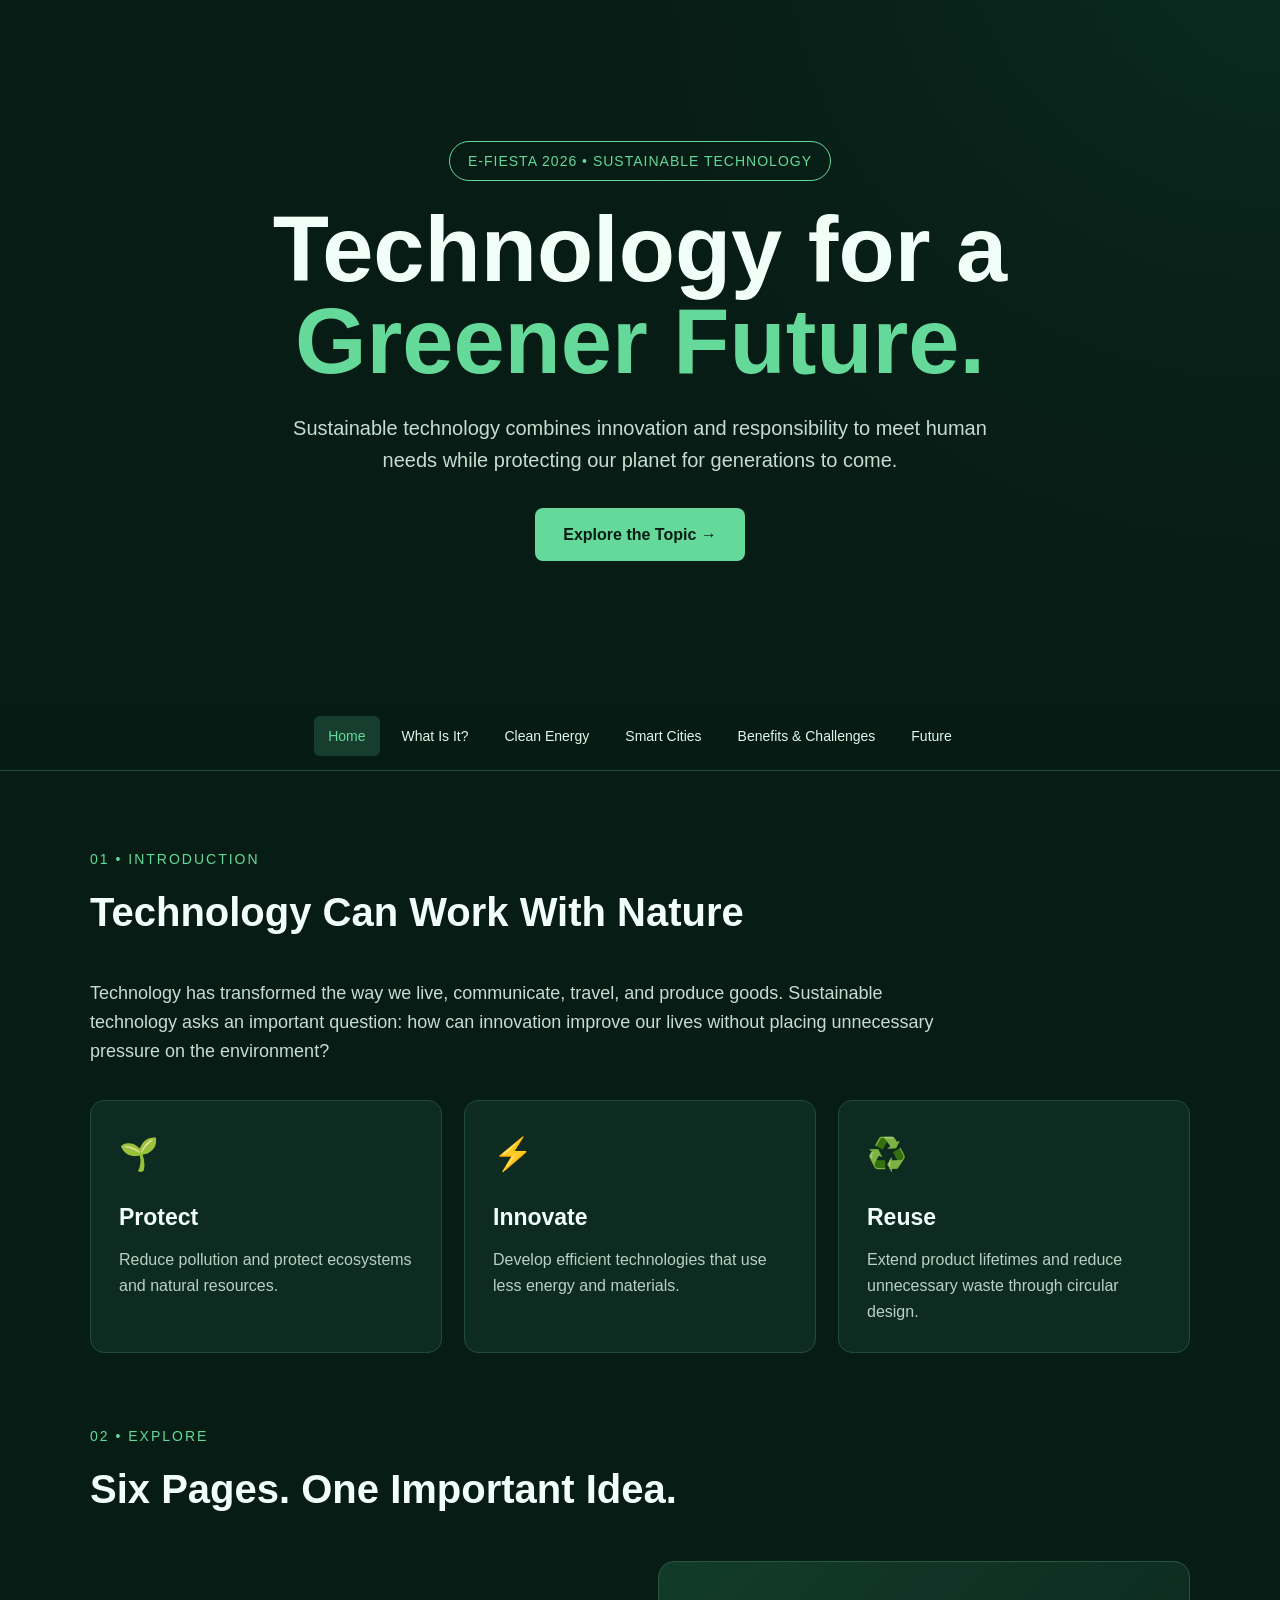
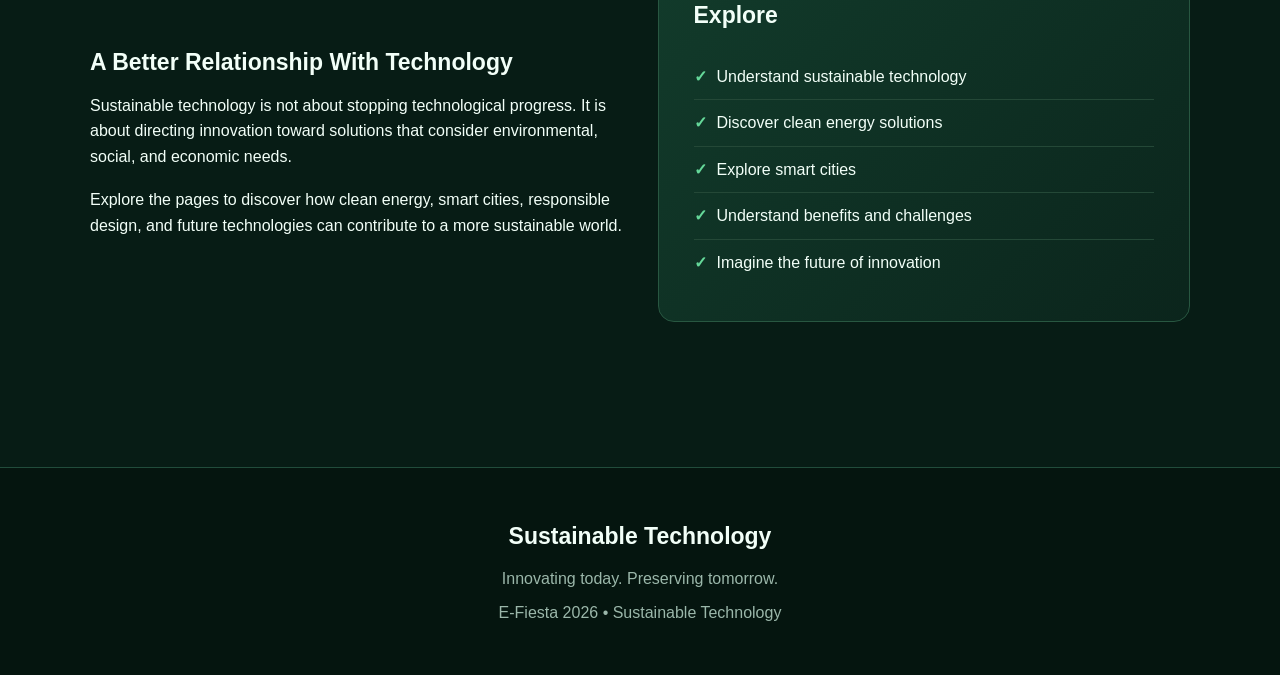
==== index.html @ 6165882f "Add files via upload" ====
<!DOCTYPE html>
<html lang="en">
<head>
    <meta charset="UTF-8">
    <meta name="viewport" content="width=device-width,initial-scale=1.0">
    <title>Sustainable Technology | Home</title>
    <link rel="stylesheet" href="style.css">
</head>
<body>
    <header>
        <div class="hero">
            <div class="tag">E-FIESTA 2026 • SUSTAINABLE TECHNOLOGY</div>
            <h1>Technology for a <span>Greener Future.</span></h1>
            <p>Sustainable technology combines innovation and responsibility to meet human needs while protecting our planet for generations to come.</p>
            <a class="button" href="what-is.html">Explore the Topic →</a>
        </div>
    </header>
    <nav>
        <a class="active" href="index.html">Home</a>
        <a href="what-is.html">What Is It?</a>
        <a href="clean-energy.html">Clean Energy</a>
        <a href="smart-cities.html">Smart Cities</a>
        <a href="benefits.html">Benefits & Challenges</a>
        <a href="future.html">Future</a>
    </nav>
    <main>
        <section>
            <div class="section-title"><span>01 • Introduction</span>
                <h2>Technology Can Work With Nature</h2>
            </div>
            <p class="intro">Technology has transformed the way we live, communicate, travel, and produce goods. Sustainable technology asks an important question: how can innovation improve our lives without placing unnecessary pressure on the environment?</p>
            <div class="grid">
                <div class="card">
                    <div class="icon">🌱</div>
                    <h3>Protect</h3>
                    <p>Reduce pollution and protect ecosystems and natural resources.</p>
                </div>
                <div class="card">
                    <div class="icon">⚡</div>
                    <h3>Innovate</h3>
                    <p>Develop efficient technologies that use less energy and materials.</p>
                </div>
                <div class="card">
                    <div class="icon">♻️</div>
                    <h3>Reuse</h3>
                    <p>Extend product lifetimes and reduce unnecessary waste through circular design.</p>
                </div>
            </div>
        </section>
        <section>
            <div class="section-title"><span>02 • Explore</span>
                <h2>Six Pages. One Important Idea.</h2>
            </div>
            <div class="feature">
                <div>
                    <h3>A Better Relationship With Technology</h3>
                    <p>Sustainable technology is not about stopping technological progress. It is about directing innovation toward solutions that consider environmental, social, and economic needs.</p>
                    <p style="margin-top:18px">Explore the pages to discover how clean energy, smart cities, responsible design, and future technologies can contribute to a more sustainable world.</p>
                </div>
                <div class="feature-box">
                    <h3>Explore</h3>
                    <ul>
                        <li>Understand sustainable technology</li>
                        <li>Discover clean energy solutions</li>
                        <li>Explore smart cities</li>
                        <li>Understand benefits and challenges</li>
                        <li>Imagine the future of innovation</li>
                    </ul>
                </div>
            </div>
        </section>
    </main>
    <footer>
        <h3>Sustainable Technology</h3>
        <p>Innovating today. Preserving tomorrow.</p>
        <p>E-Fiesta 2026 • Sustainable Technology</p>
    </footer>
</body>
</html>
---- style.css ----
* {
    margin: 0;
    padding: 0;
    box-sizing: border-box
}

html {
    scroll-behavior: smooth
}

body {
    font-family: Arial, Helvetica, sans-serif;
    background: #071c15;
    color: #f2fff8;
    line-height: 1.6
}

header {
    min-height: 78vh;
    display: flex;
    align-items: center;
    justify-content: center;
    text-align: center;
    padding: 40px 20px;
    background: linear-gradient(rgba(7, 28, 21, .82), rgba(7, 28, 21, .95)), radial-gradient(circle at top right, #1b6b4d, transparent 45%)
}

.hero {
    max-width: 900px
}

.tag {
    display: inline-block;
    padding: 8px 18px;
    border: 1px solid #65d99a;
    border-radius: 30px;
    color: #65d99a;
    font-size: 14px;
    letter-spacing: 1px;
    margin-bottom: 22px
}

h1 {
    font-size: clamp(48px, 8vw, 92px);
    line-height: 1;
    margin-bottom: 25px
}

h1 span {
    color: #65d99a
}

.hero p {
    max-width: 700px;
    margin: auto;
    font-size: 20px;
    color: #c7ddd2
}

.button {
    display: inline-block;
    margin-top: 32px;
    padding: 14px 28px;
    background: #65d99a;
    color: #071c15;
    text-decoration: none;
    border-radius: 8px;
    font-weight: bold
}

nav {
    position: sticky;
    top: 0;
    z-index: 100;
    display: flex;
    justify-content: center;
    flex-wrap: wrap;
    gap: 8px;
    padding: 14px;
    background: rgba(7, 28, 21, .97);
    border-bottom: 1px solid #214c3b
}

nav a {
    color: #dff8ea;
    text-decoration: none;
    padding: 9px 14px;
    border-radius: 6px;
    font-size: 14px
}

nav a:hover,
nav a.active {
    background: #163d2d;
    color: #65d99a
}

main {
    max-width: 1150px;
    margin: auto;
    padding: 75px 25px
}

section {
    margin-bottom: 70px
}

.section-title {
    margin-bottom: 35px
}

.section-title span {
    color: #65d99a;
    font-size: 14px;
    text-transform: uppercase;
    letter-spacing: 2px
}

h2 {
    font-size: 40px;
    margin-top: 8px
}

h3 {
    font-size: 23px;
    margin-bottom: 12px
}

.intro {
    max-width: 850px;
    color: #c7ddd2;
    font-size: 18px
}

.grid {
    display: grid;
    grid-template-columns: repeat(3, 1fr);
    gap: 22px;
    margin-top: 35px
}

.card {
    background: #0d2b20;
    border: 1px solid #214c3b;
    border-radius: 14px;
    padding: 28px;
    transition: transform .2s, border-color .2s
}

.card:hover {
    transform: translateY(-5px);
    border-color: #65d99a
}

.icon {
    font-size: 32px;
    margin-bottom: 18px
}

.card p {
    color: #b8d1c5
}

.number {
    color: #65d99a;
    font-size: 34px;
    font-weight: bold;
    margin-bottom: 8px
}

.feature {
    display: grid;
    grid-template-columns: 1fr 1fr;
    gap: 35px;
    align-items: center;
    margin-top: 40px
}

.feature-box {
    padding: 35px;
    border-radius: 16px;
    background: linear-gradient(135deg, #123b2b, #0b251c);
    border: 1px solid #285741
}

.feature-box ul {
    list-style: none;
    margin-top: 20px
}

.feature-box li {
    padding: 10px 0;
    border-bottom: 1px solid #244837
}

.feature-box li:last-child {
    border-bottom: none
}

.feature-box li::before {
    content: "✓";
    color: #65d99a;
    font-weight: bold;
    margin-right: 10px
}

.quote {
    margin: 40px 0;
    padding: 30px;
    border-left: 4px solid #65d99a;
    background: #0d2b20;
    font-size: 22px;
    color: #d9f3e5
}

.stats {
    display: grid;
    grid-template-columns: repeat(4, 1fr);
    gap: 15px;
    margin-top: 35px
}

.stat {
    text-align: center;
    padding: 25px 15px;
    background: #0d2b20;
    border-radius: 12px;
    border: 1px solid #214c3b
}

.stat strong {
    display: block;
    font-size: 30px;
    color: #65d99a
}

.stat small {
    color: #9bb7aa
}

.timeline {
    margin-top: 35px;
    border-left: 2px solid #65d99a;
    padding-left: 30px
}

.timeline-item {
    margin-bottom: 30px;
    position: relative
}

.timeline-item::before {
    content: "";
    position: absolute;
    width: 12px;
    height: 12px;
    background: #65d99a;
    border-radius: 50%;
    left: -37px;
    top: 8px
}

.timeline-item h3 {
    color: #65d99a
}

.link-box {
    margin-top: 40px;
    padding: 28px;
    text-align: center;
    border-radius: 14px;
    background: #123b2b;
    border: 1px solid #285741
}

.link-box a {
    color: #65d99a;
    font-weight: bold
}

footer {
    text-align: center;
    padding: 50px 20px;
    border-top: 1px solid #214c3b;
    background: #05150f
}

footer p {
    color: #9bb7aa;
    margin-top: 8px
}

.page-hero {
    min-height: 45vh;
    background: linear-gradient(rgba(7, 28, 21, .75), rgba(7, 28, 21, .96)), radial-gradient(circle at top right, #1b6b4d, transparent 50%)
}

.page-hero h1 {
    font-size: clamp(42px, 7vw, 72px)
}

.page-hero p {
    max-width: 750px
}

.highlight {
    color: #65d99a;
    font-weight: bold
}

@media(max-width:800px) {
    .grid {
        grid-template-columns: 1fr 1fr
    }

    .feature {
        grid-template-columns: 1fr
    }

    .stats {
        grid-template-columns: 1fr 1fr
    }
}

@media(max-width:550px) {
    nav {
        justify-content: flex-start;
        overflow-x: auto
    }

    .grid {
        grid-template-columns: 1fr
    }

    h2 {
        font-size: 32px
    }

    .stats {
        grid-template-columns: 1fr
    }

    main {
        padding: 55px 18px
    }
}
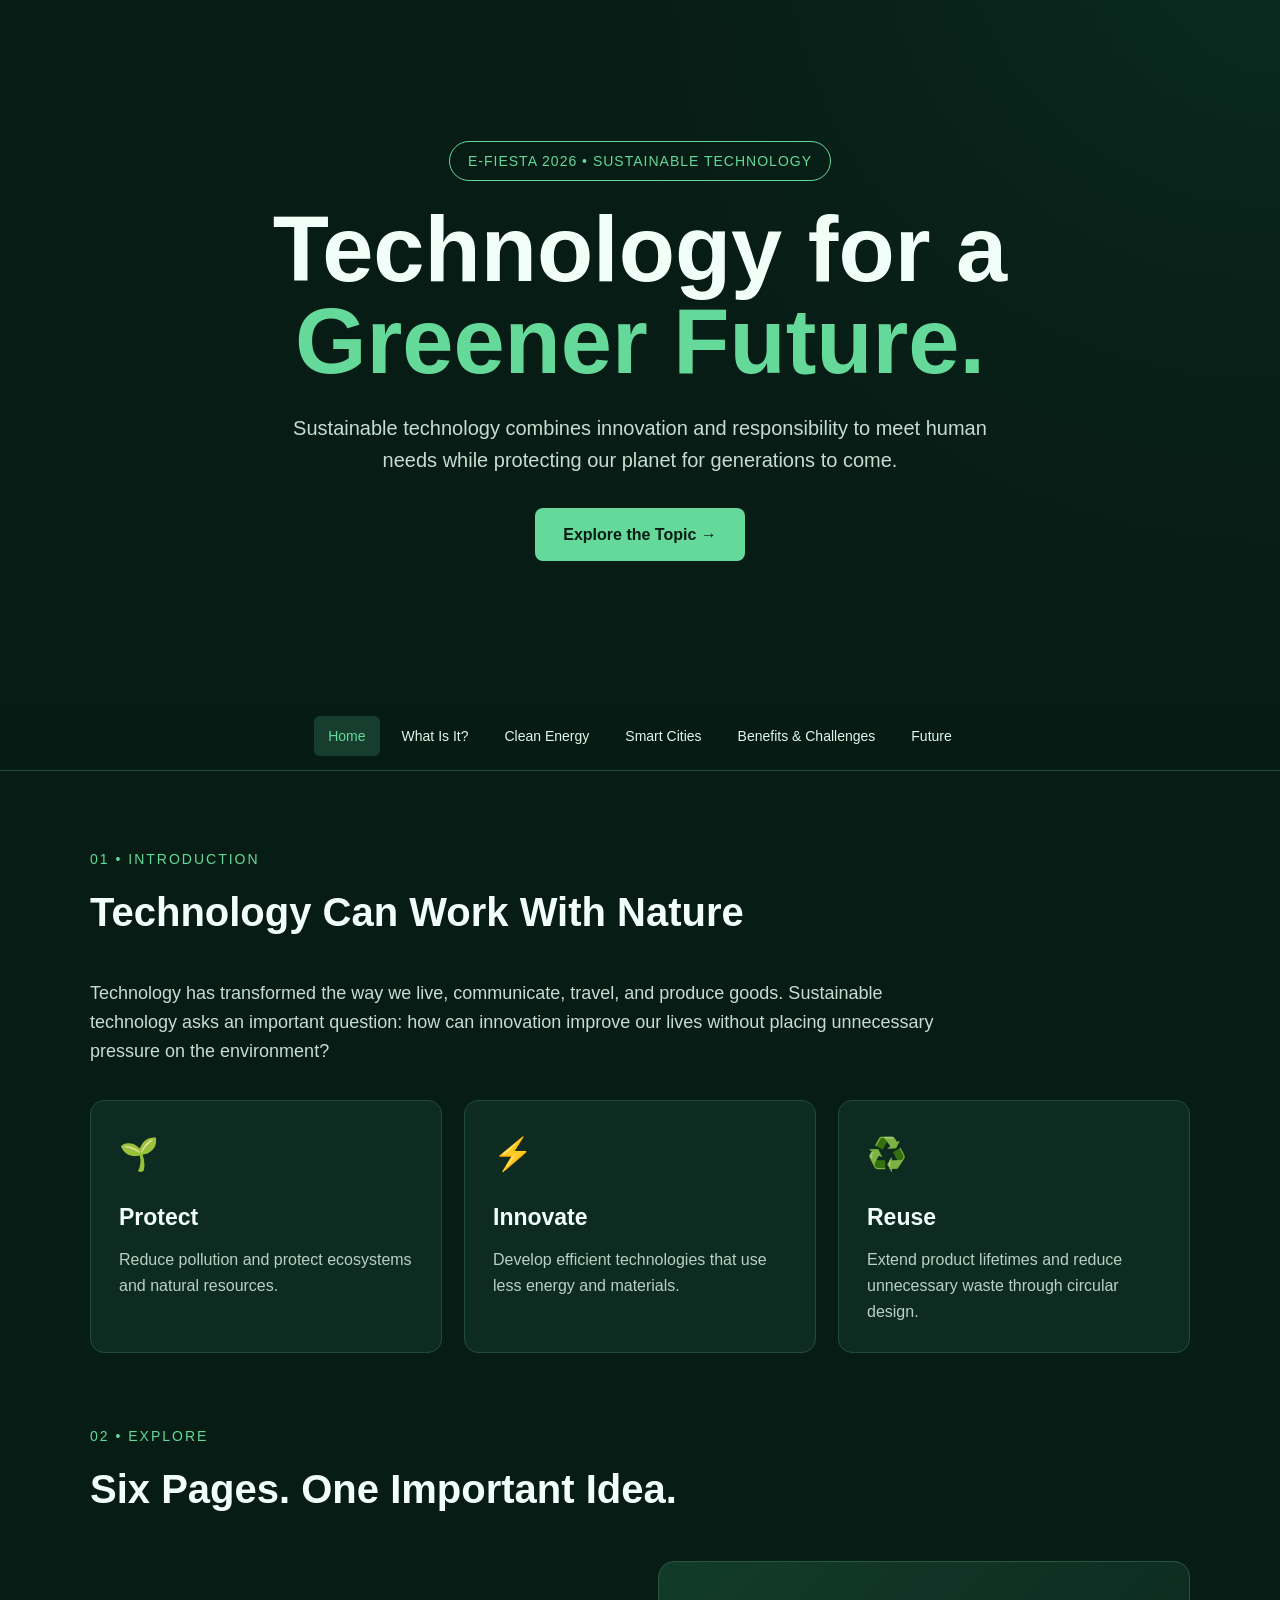
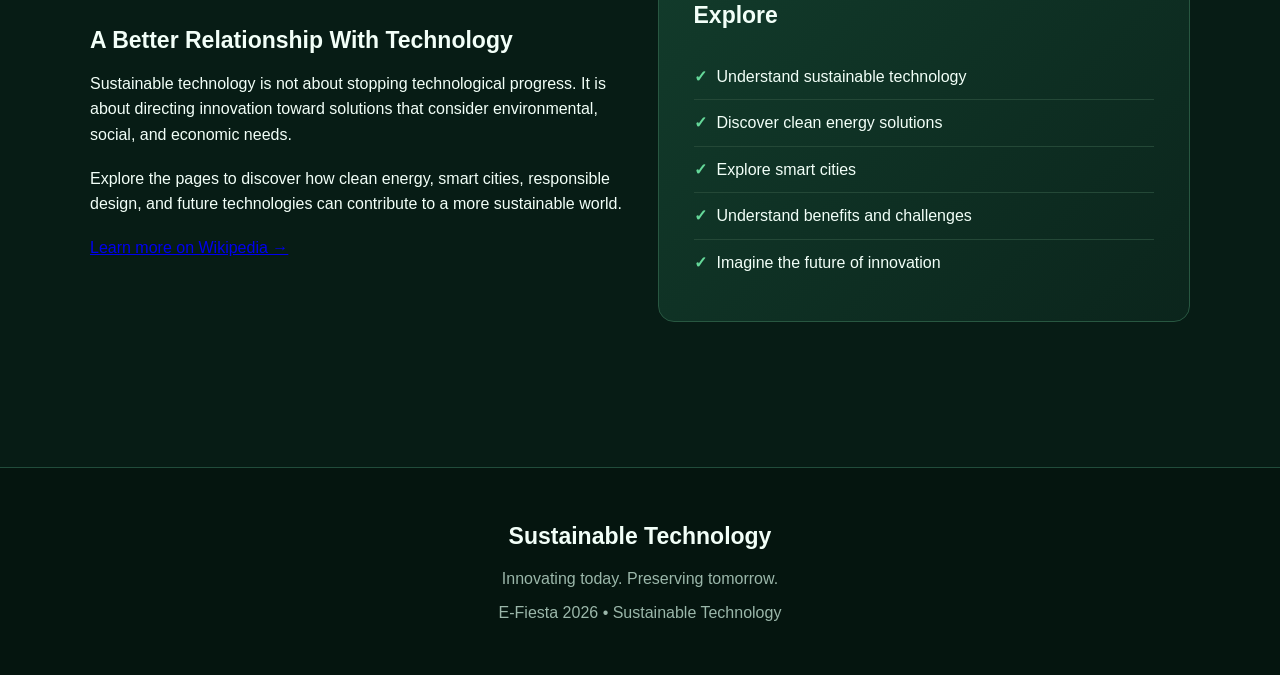
==== commit 4a707201: "Update index.html" ====
--- a/index.html
+++ b/index.html
@@ -56,6 +56,7 @@
                     <h3>A Better Relationship With Technology</h3>
                     <p>Sustainable technology is not about stopping technological progress. It is about directing innovation toward solutions that consider environmental, social, and economic needs.</p>
                     <p style="margin-top:18px">Explore the pages to discover how clean energy, smart cities, responsible design, and future technologies can contribute to a more sustainable world.</p>
+                    <p style="margin-top:18px"><a class="wiki-link" href="https://en.wikipedia.org/wiki/Sustainable_technology" target="_blank">Learn more on Wikipedia →</a></p>
                 </div>
                 <div class="feature-box">
                     <h3>Explore</h3>
@@ -76,4 +77,4 @@
         <p>E-Fiesta 2026 • Sustainable Technology</p>
     </footer>
 </body>
-</html>+</html>
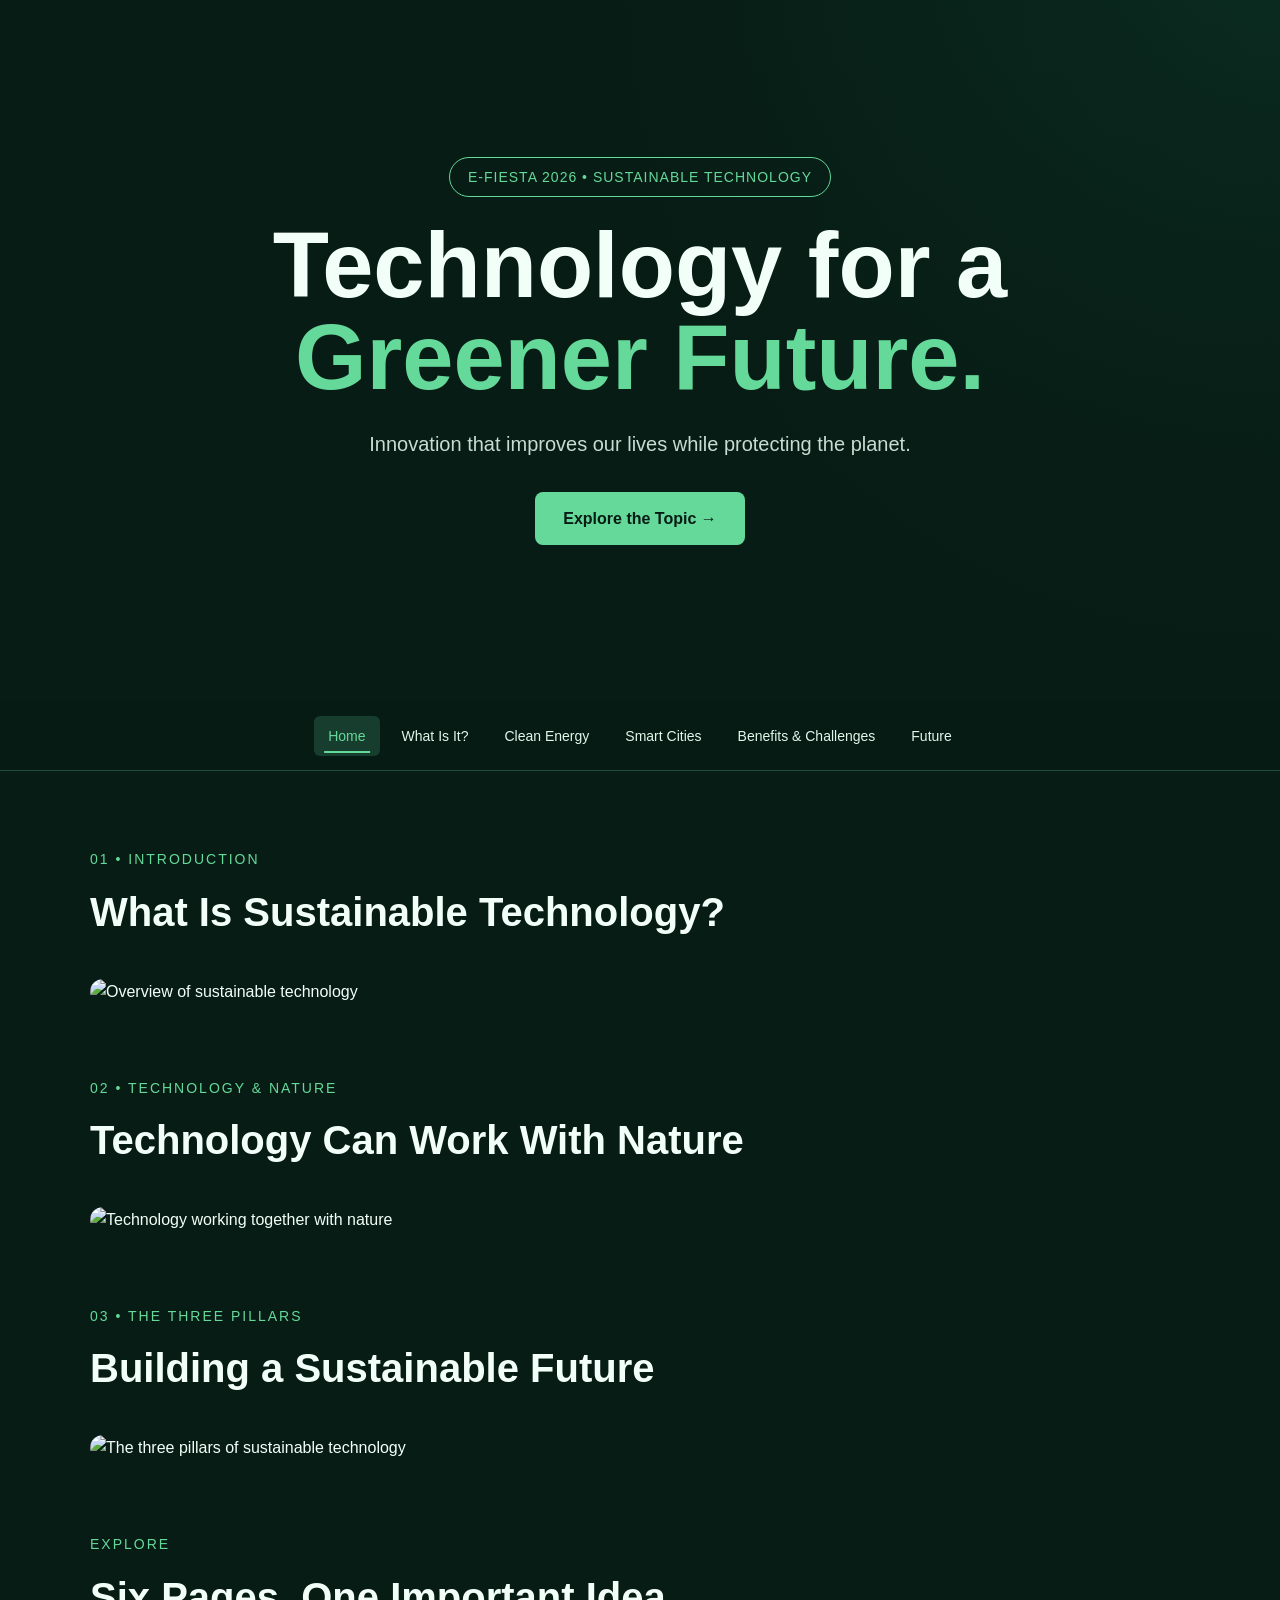
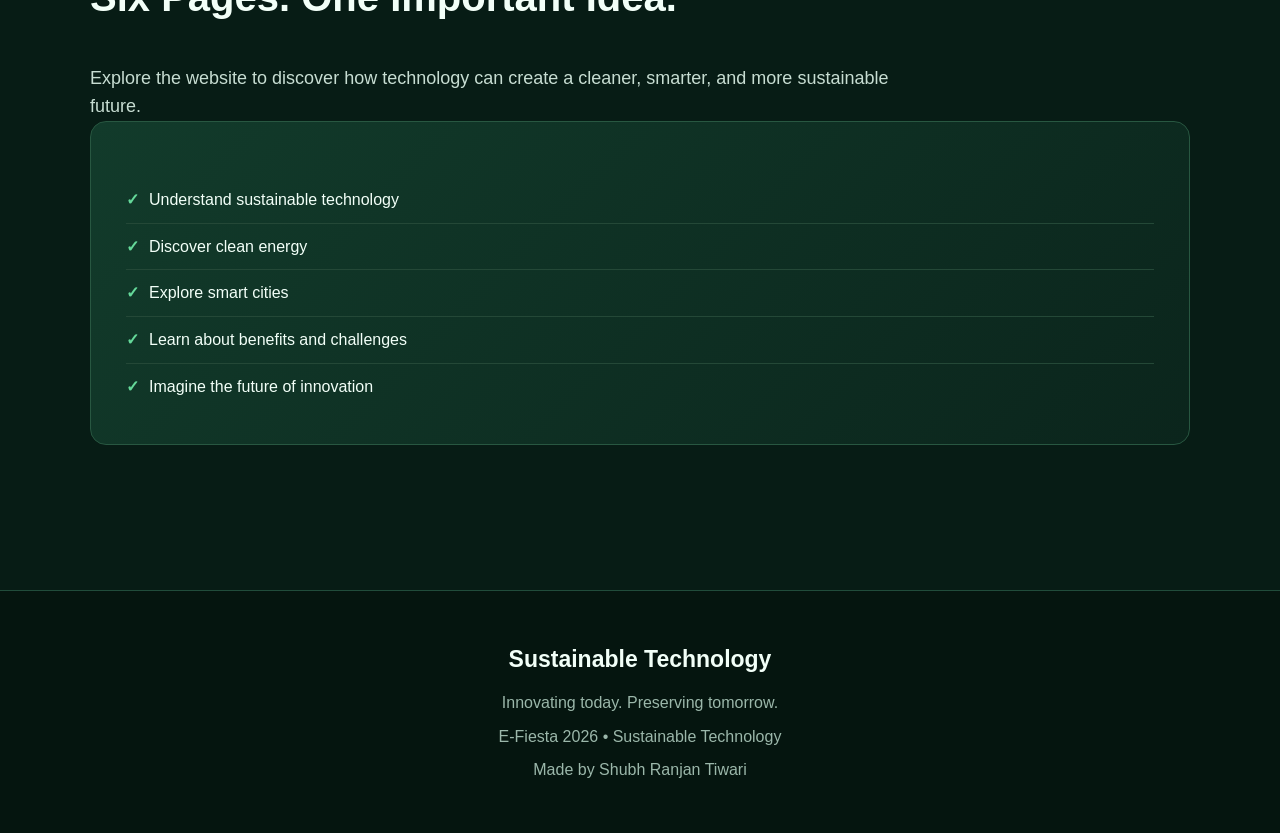
==== commit ade09443: "Update index.html" ====
--- a/index.html
+++ b/index.html
@@ -3,7 +3,7 @@
 <head>
     <meta charset="UTF-8">
     <meta name="viewport" content="width=device-width,initial-scale=1.0">
-    <title>Sustainable Technology | Home</title>
+    <title>Home | Sustainable Technology</title>
     <link rel="stylesheet" href="style.css">
 </head>
 <body>
@@ -11,7 +11,7 @@
         <div class="hero">
             <div class="tag">E-FIESTA 2026 • SUSTAINABLE TECHNOLOGY</div>
             <h1>Technology for a <span>Greener Future.</span></h1>
-            <p>Sustainable technology combines innovation and responsibility to meet human needs while protecting our planet for generations to come.</p>
+            <p>Innovation that improves our lives while protecting the planet.</p>
             <a class="button" href="what-is.html">Explore the Topic →</a>
         </div>
     </header>
@@ -25,49 +25,43 @@
     </nav>
     <main>
         <section>
-            <div class="section-title"><span>01 • Introduction</span>
+            <div class="section-title">
+                <span>01 • Introduction</span>
+                <h2>What Is Sustainable Technology?</h2>
+            </div>
+            <img class="topic-image" src="images/index/01.jpeg" alt="Overview of sustainable technology">
+        </section>
+        <section>
+            <div class="section-title">
+                <span>02 • Technology & Nature</span>
                 <h2>Technology Can Work With Nature</h2>
             </div>
-            <p class="intro">Technology has transformed the way we live, communicate, travel, and produce goods. Sustainable technology asks an important question: how can innovation improve our lives without placing unnecessary pressure on the environment?</p>
-            <div class="grid">
-                <div class="card">
-                    <div class="icon">🌱</div>
-                    <h3>Protect</h3>
-                    <p>Reduce pollution and protect ecosystems and natural resources.</p>
-                </div>
-                <div class="card">
-                    <div class="icon">⚡</div>
-                    <h3>Innovate</h3>
-                    <p>Develop efficient technologies that use less energy and materials.</p>
-                </div>
-                <div class="card">
-                    <div class="icon">♻️</div>
-                    <h3>Reuse</h3>
-                    <p>Extend product lifetimes and reduce unnecessary waste through circular design.</p>
-                </div>
-            </div>
+            <img class="topic-image" src="images/index/02.jpeg" alt="Technology working together with nature">
         </section>
         <section>
-            <div class="section-title"><span>02 • Explore</span>
+            <div class="section-title">
+                <span>03 • The Three Pillars</span>
+                <h2>Building a Sustainable Future</h2>
+            </div>
+            <img class="topic-image" src="images/index/03.jpeg" alt="The three pillars of sustainable technology">
+        </section>
+        <section>
+            <div class="section-title">
+                <span>Explore</span>
                 <h2>Six Pages. One Important Idea.</h2>
             </div>
-            <div class="feature">
-                <div>
-                    <h3>A Better Relationship With Technology</h3>
-                    <p>Sustainable technology is not about stopping technological progress. It is about directing innovation toward solutions that consider environmental, social, and economic needs.</p>
-                    <p style="margin-top:18px">Explore the pages to discover how clean energy, smart cities, responsible design, and future technologies can contribute to a more sustainable world.</p>
-                    <p style="margin-top:18px"><a class="wiki-link" href="https://en.wikipedia.org/wiki/Sustainable_technology" target="_blank">Learn more on Wikipedia →</a></p>
-                </div>
-                <div class="feature-box">
-                    <h3>Explore</h3>
-                    <ul>
-                        <li>Understand sustainable technology</li>
-                        <li>Discover clean energy solutions</li>
-                        <li>Explore smart cities</li>
-                        <li>Understand benefits and challenges</li>
-                        <li>Imagine the future of innovation</li>
-                    </ul>
-                </div>
+            <p class="intro">
+                Explore the website to discover how technology can create a cleaner,
+                smarter, and more sustainable future.
+            </p>
+            <div class="feature-box">
+                <ul>
+                    <li>Understand sustainable technology</li>
+                    <li>Discover clean energy</li>
+                    <li>Explore smart cities</li>
+                    <li>Learn about benefits and challenges</li>
+                    <li>Imagine the future of innovation</li>
+                </ul>
             </div>
         </section>
     </main>
@@ -75,6 +69,7 @@
         <h3>Sustainable Technology</h3>
         <p>Innovating today. Preserving tomorrow.</p>
         <p>E-Fiesta 2026 • Sustainable Technology</p>
+        <p>Made by Shubh Ranjan Tiwari</p>
     </footer>
 </body>
 </html>
--- a/style.css
+++ b/style.css
@@ -82,11 +82,25 @@
 }
 
 nav a {
+    position: relative;
     color: #dff8ea;
     text-decoration: none;
     padding: 9px 14px;
     border-radius: 6px;
-    font-size: 14px
+    font-size: 14px;
+    transition: color .25s ease
+}
+
+nav a::after {
+    content: "";
+    position: absolute;
+    left: 50%;
+    bottom: 3px;
+    width: 0;
+    height: 2px;
+    background: #65d99a;
+    transform: translateX(-50%);
+    transition: width .25s ease
 }
 
 nav a:hover,
@@ -95,6 +109,11 @@
     color: #65d99a
 }
 
+nav a:hover::after,
+nav a.active::after {
+    width: 70%
+}
+
 main {
     max-width: 1150px;
     margin: auto;
@@ -102,7 +121,8 @@
 }
 
 section {
-    margin-bottom: 70px
+    margin-bottom: 70px;
+    animation: fadeUp .7s ease both
 }
 
 .section-title {
@@ -132,6 +152,14 @@
     font-size: 18px
 }
 
+.topic-image {
+    width: 100%;
+    height: auto;
+    border-radius: 16px;
+    margin-top: 30px;
+    display: block
+}
+
 .grid {
     display: grid;
     grid-template-columns: repeat(3, 1fr);
@@ -144,12 +172,13 @@
     border: 1px solid #214c3b;
     border-radius: 14px;
     padding: 28px;
-    transition: transform .2s, border-color .2s
+    transition: transform .25s, border-color .25s, box-shadow .25s
 }
 
 .card:hover {
-    transform: translateY(-5px);
-    border-color: #65d99a
+    transform: translateY(-6px) scale(1.02);
+    border-color: #65d99a;
+    box-shadow: 0 10px 25px rgba(0,0,0,.25)
 }
 
 .icon {
@@ -158,7 +187,7 @@
 }
 
 .card p {
-    color: #b8d1c5
+    color: #e0eee7
 }
 
 .number {
@@ -264,6 +293,16 @@
     color: #65d99a
 }
 
+.wiki-link {
+    color: #4da6ff;
+    font-weight: bold;
+    text-decoration: underline
+}
+
+.wiki-link:hover {
+    color: #8bc7ff
+}
+
 .link-box {
     margin-top: 40px;
     padding: 28px;
@@ -274,8 +313,13 @@
 }
 
 .link-box a {
-    color: #65d99a;
-    font-weight: bold
+    color: #4da6ff;
+    font-weight: bold;
+    text-decoration: underline
+}
+
+.link-box a:hover {
+    color: #8bc7ff
 }
 
 footer {
@@ -343,4 +387,42 @@
     main {
         padding: 55px 18px
     }
-}+}
+
+@keyframes fadeUp {
+    from {
+        opacity: 0;
+        transform: translateY(20px)
+    }
+    to {
+        opacity: 1;
+        transform: translateY(0)
+    }
+}
+
+@keyframes heroReveal {
+    from {
+        opacity: 0;
+        transform: translateY(25px)
+    }
+    to {
+        opacity: 1;
+        transform: translateY(0)
+    }
+}
+
+.hero .tag {
+    animation: heroReveal .6s ease both
+}
+
+.hero h1 {
+    animation: heroReveal .7s ease .1s both
+}
+
+.hero p {
+    animation: heroReveal .7s ease .2s both
+}
+
+.hero .button {
+    animation: heroReveal .7s ease .3s both
+}
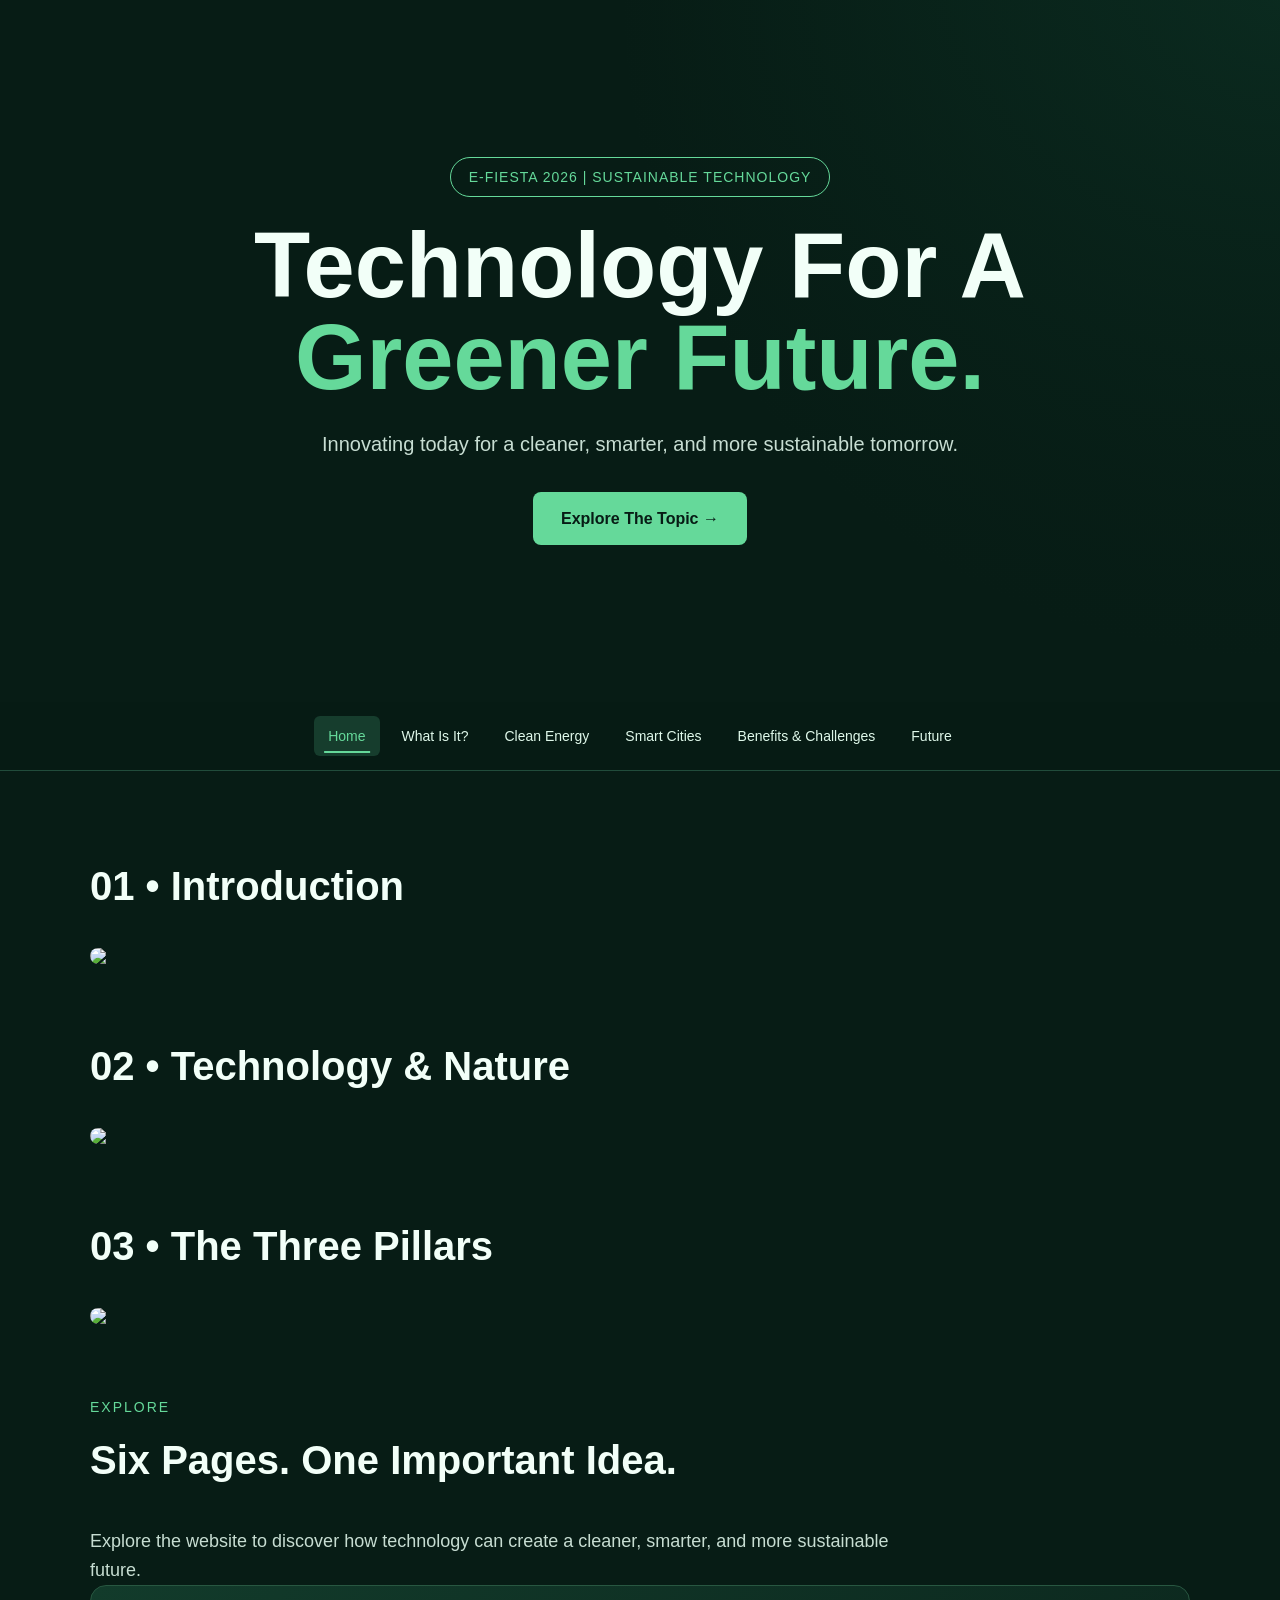
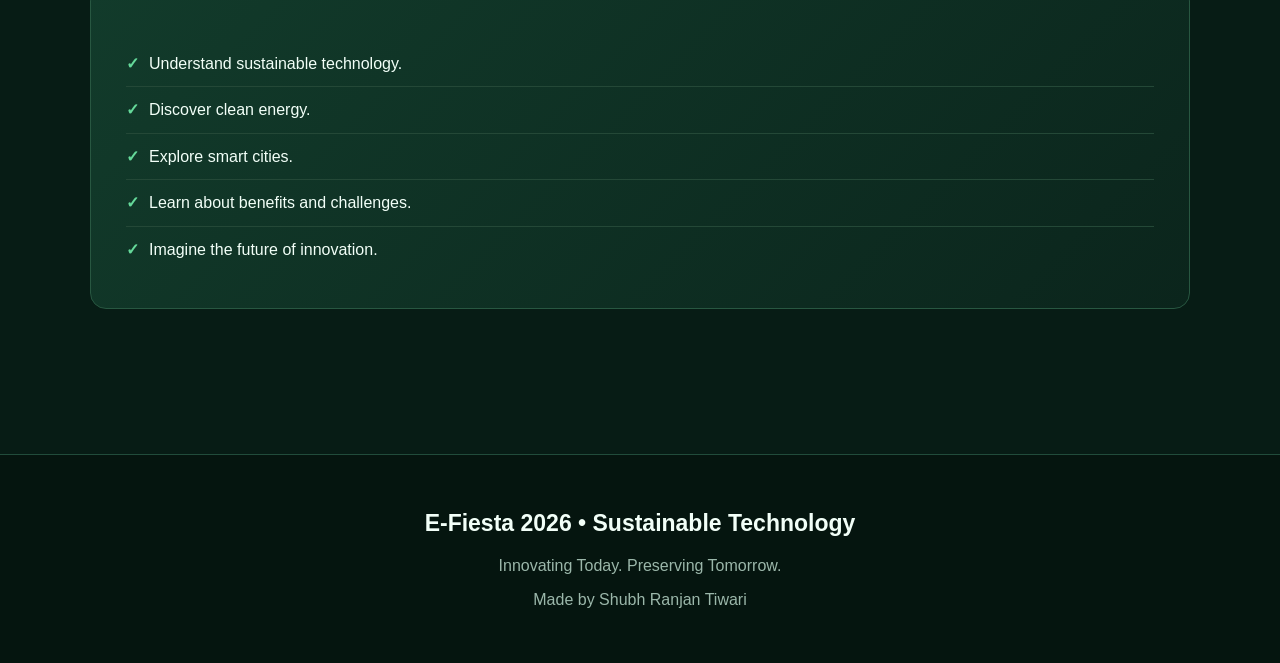
==== commit 7ec6341d: "Update index.html" ====
--- a/index.html
+++ b/index.html
@@ -1,75 +1,62 @@
 <!DOCTYPE html>
 <html lang="en">
-<head>
-    <meta charset="UTF-8">
-    <meta name="viewport" content="width=device-width,initial-scale=1.0">
-    <title>Home | Sustainable Technology</title>
-    <link rel="stylesheet" href="style.css">
-</head>
-<body>
-    <header>
-        <div class="hero">
-            <div class="tag">E-FIESTA 2026 • SUSTAINABLE TECHNOLOGY</div>
-            <h1>Technology for a <span>Greener Future.</span></h1>
-            <p>Innovation that improves our lives while protecting the planet.</p>
-            <a class="button" href="what-is.html">Explore the Topic →</a>
-        </div>
-    </header>
-    <nav>
-        <a class="active" href="index.html">Home</a>
-        <a href="what-is.html">What Is It?</a>
-        <a href="clean-energy.html">Clean Energy</a>
-        <a href="smart-cities.html">Smart Cities</a>
-        <a href="benefits.html">Benefits & Challenges</a>
-        <a href="future.html">Future</a>
-    </nav>
-    <main>
-        <section>
-            <div class="section-title">
-                <span>01 • Introduction</span>
-                <h2>What Is Sustainable Technology?</h2>
-            </div>
-            <img class="topic-image" src="images/index/01.jpeg" alt="Overview of sustainable technology">
-        </section>
-        <section>
-            <div class="section-title">
-                <span>02 • Technology & Nature</span>
-                <h2>Technology Can Work With Nature</h2>
-            </div>
-            <img class="topic-image" src="images/index/02.jpeg" alt="Technology working together with nature">
-        </section>
-        <section>
-            <div class="section-title">
-                <span>03 • The Three Pillars</span>
-                <h2>Building a Sustainable Future</h2>
-            </div>
-            <img class="topic-image" src="images/index/03.jpeg" alt="The three pillars of sustainable technology">
-        </section>
-        <section>
-            <div class="section-title">
-                <span>Explore</span>
-                <h2>Six Pages. One Important Idea.</h2>
-            </div>
-            <p class="intro">
-                Explore the website to discover how technology can create a cleaner,
-                smarter, and more sustainable future.
-            </p>
-            <div class="feature-box">
-                <ul>
-                    <li>Understand sustainable technology</li>
-                    <li>Discover clean energy</li>
-                    <li>Explore smart cities</li>
-                    <li>Learn about benefits and challenges</li>
-                    <li>Imagine the future of innovation</li>
-                </ul>
-            </div>
-        </section>
-    </main>
-    <footer>
-        <h3>Sustainable Technology</h3>
-        <p>Innovating today. Preserving tomorrow.</p>
-        <p>E-Fiesta 2026 • Sustainable Technology</p>
-        <p>Made by Shubh Ranjan Tiwari</p>
-    </footer>
-</body>
+	<head>
+		<meta charset="UTF-8">
+		<meta name="viewport" content="width=device-width,initial-scale=1.0">
+		<title>Home | Sustainable Technology</title>
+		<link rel="stylesheet" href="style.css">
+	</head>
+	<body>
+		<header>
+			<div class="hero">
+				<div class="tag">E-FIESTA 2026 | SUSTAINABLE TECHNOLOGY</div>
+				<h1>Technology For A <span>Greener Future.</span></h1>
+				<p>Innovating today for a cleaner, smarter, and more sustainable tomorrow.</p>
+				<a class="button" href="what-is.html">Explore The Topic →</a>
+			</div>
+		</header>
+		<nav>
+			<a class="active" href="home.html">Home</a>
+			<a href="what-is.html">What Is It?</a>
+			<a href="clean-energy.html">Clean Energy</a>
+			<a href="smart-cities.html">Smart Cities</a>
+			<a href="benefits.html">Benefits & Challenges</a>
+			<a href="future.html">Future</a>
+		</nav>
+		<main>
+			<section>
+				<h2>01 • Introduction</h2>
+				<img class="topic-image" src="images/home/01.jpeg">
+			</section>
+			<section>
+				<h2>02 • Technology & Nature</h2>
+				<img class="topic-image" src="images/home/02.jpeg">
+			</section>
+			<section>
+				<h2>03 • The Three Pillars</h2>
+				<img class="topic-image" src="images/home/03.jpeg">
+			</section>
+			<section>
+				<div class="section-title">
+					<span>Explore</span>
+					<h2>Six Pages. One Important Idea.</h2>
+				</div>
+				<p class="intro">Explore the website to discover how technology can create a cleaner, smarter, and more sustainable future.</p>
+				<div class="feature-box">
+					<ul>
+						<li>Understand sustainable technology.</li>
+						<li>Discover clean energy.</li>
+						<li>Explore smart cities.</li>
+						<li>Learn about benefits and challenges.</li>
+						<li>Imagine the future of innovation.</li>
+					</ul>
+				</div>
+			</section>
+		</main>
+		<footer>
+			<h3>E-Fiesta 2026 • Sustainable Technology</h3>
+			<p>Innovating Today. Preserving Tomorrow.</p>
+			<p>Made by Shubh Ranjan Tiwari</p>
+		</footer>
+	</body>
 </html>
